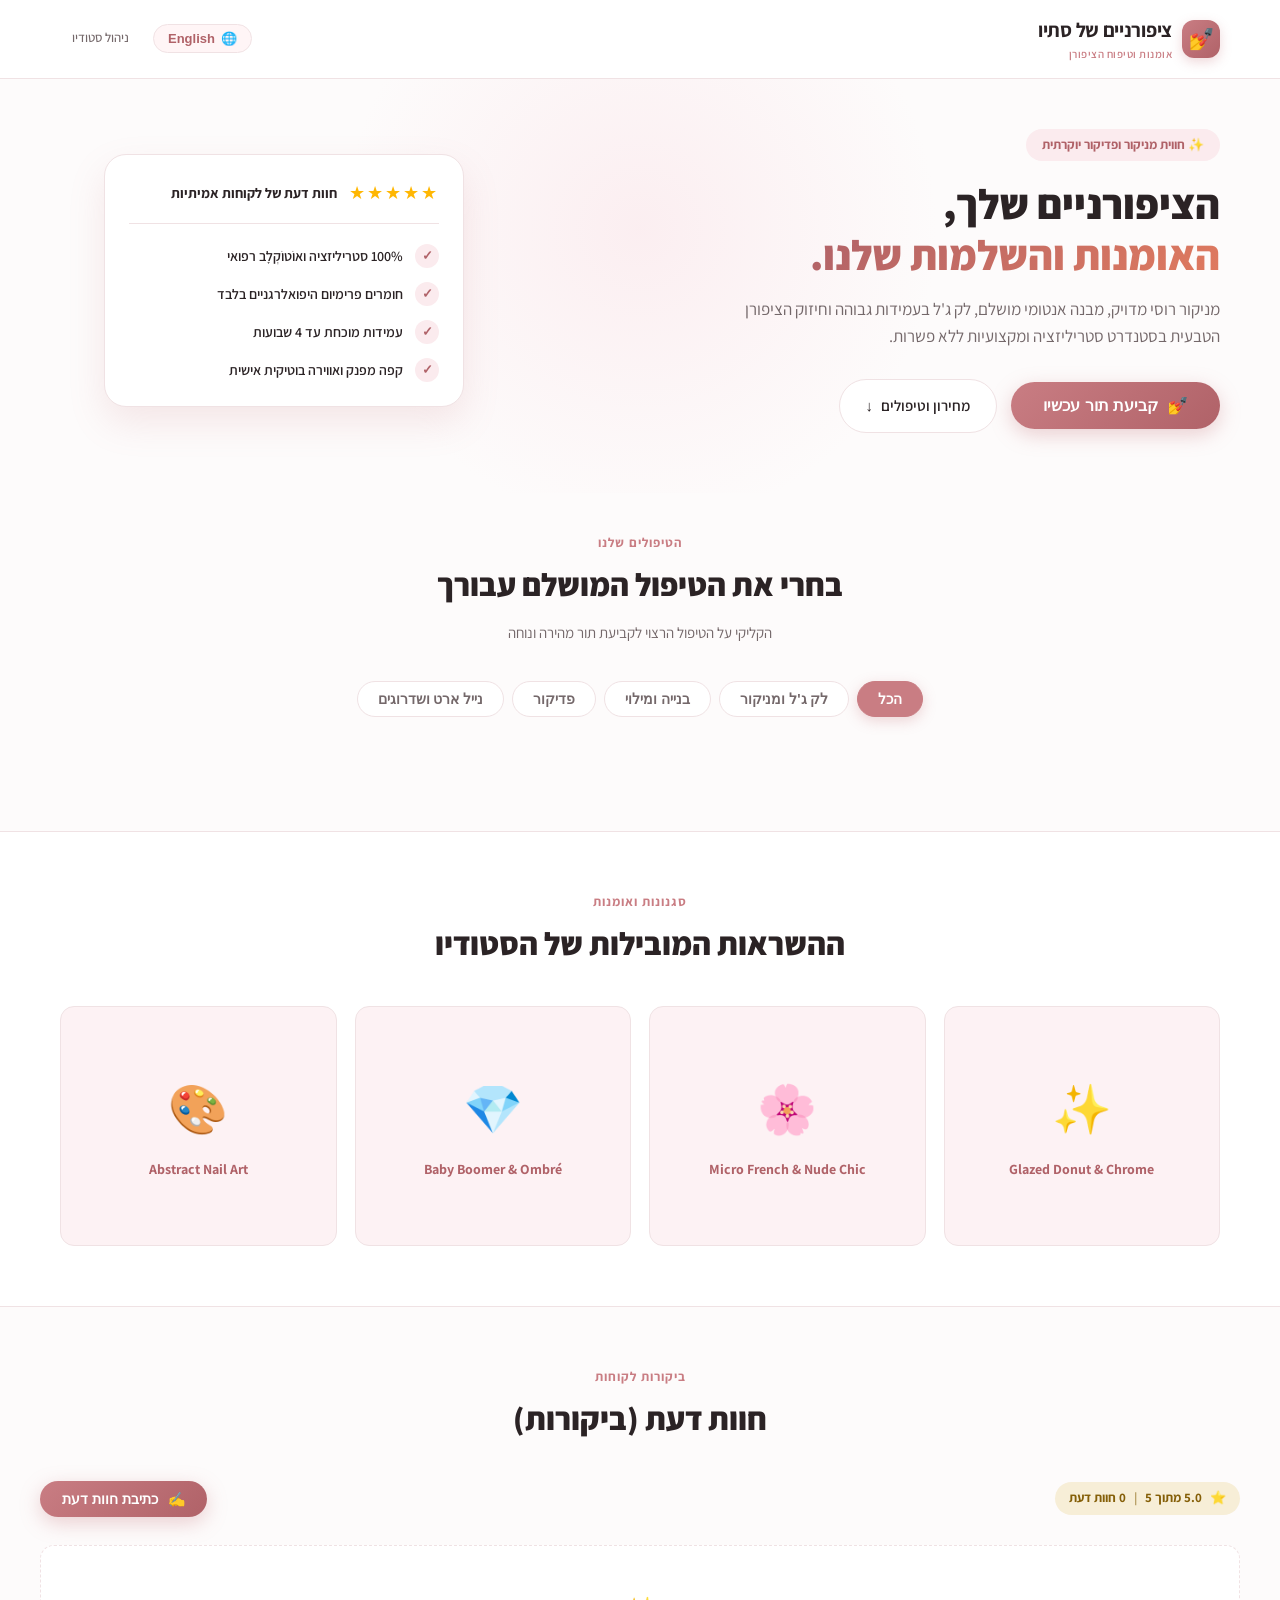
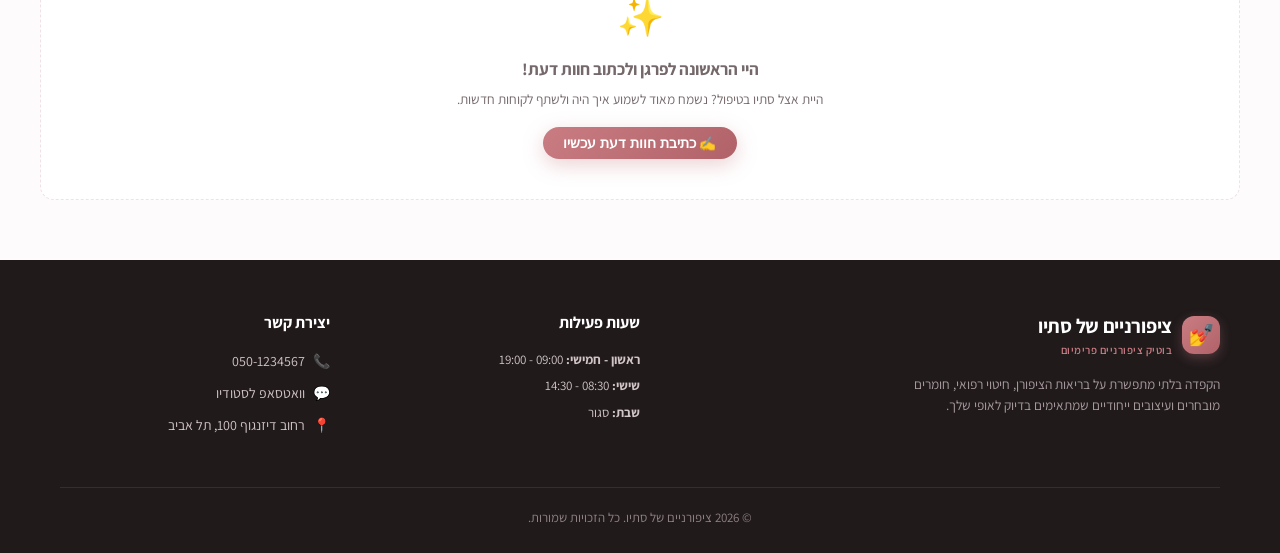
==== static/index.html @ 30f77586 "Initial commit - Stav Nails booking website" ====
<!DOCTYPE html>
<html lang="he" dir="rtl">
<head>
  <meta charset="UTF-8">
  <meta name="viewport" content="width=device-width, initial-scale=1.0">
  <title>ציפורניים של סתיו | קביעת תור אונליין</title>
  <link rel="preconnect" href="https://fonts.googleapis.com">
  <link rel="preconnect" href="https://fonts.gstatic.com" crossorigin>
  <link href="https://fonts.googleapis.com/css2?family=Assistant:wght@300;400;600;700;800&family=Playfair+Display:ital,wght@0,600;0,700;1,400&display=swap" rel="stylesheet">
  <link rel="stylesheet" href="/static/styles.css">
</head>
<body>

  <!-- Navigation Bar -->
  <header class="navbar">
    <div class="container nav-content">
      <a href="/" class="brand">
        <div class="brand-icon">💅</div>
        <div>
          <div class="brand-name" id="navSalonName">ציפורניים של סתיו</div>
          <div class="brand-tagline" data-i18n="tagline">אומנות וטיפוח הציפורן</div>
        </div>
      </a>
      <div class="nav-actions">
        <button id="langToggleBtn" class="btn-lang" onclick="toggleLanguage()">
          🌐 <span id="langLabel">English</span>
        </button>
        <a href="/admin" class="btn-admin-link" data-i18n="adminLink">ניהול סטודיו</a>
      </div>
    </div>
  </header>

  <!-- Hero Section -->
  <section class="hero">
    <div class="hero-bg-accent"></div>
    <div class="container hero-inner">
      <div class="hero-content">
        <div class="hero-tag" data-i18n="heroTag">✨ חווית מניקור ופדיקור יוקרתית</div>
        <h1 class="hero-title" data-i18n="heroTitle">הציפורניים שלך, <br><span>האומנות והשלמות שלנו.</span></h1>
        <p class="hero-desc" data-i18n="heroDesc">
          מניקור רוסי מדויק, מבנה אנטומי מושלם, לק ג'ל בעמידות גבוהה וחיזוק הציפורן הטבעית בסטנדרט סטריליזציה ומקצועיות ללא פשרות.
        </p>
        <div class="hero-cta-group">
          <button class="btn-primary" onclick="openBookingModal()">
            <span>💅</span> <span data-i18n="bookNowBtn">קביעת תור עכשיו</span>
          </button>
          <a href="#services" class="btn-secondary">
            <span data-i18n="exploreServicesBtn">מחירון וטיפולים</span> <span>↓</span>
          </a>
        </div>
      </div>
      <div class="hero-visual">
        <div class="hero-card-stack">
          <div class="hero-main-card">
            <a href="#reviews" style="text-decoration: none; color: inherit;">
              <div class="hero-rating-box">
                <div class="rating-stars" id="heroStars">★★★★★</div>
                <div class="rating-text" id="heroRatingText" data-i18n="ratingScore">חוות דעת של לקוחות אמיתיות</div>
              </div>
            </a>
            <ul class="hero-features-list">
              <li class="hero-feature-item">
                <span class="feature-check">✓</span>
                <span data-i18n="featSterile">100% סטריליזציה ואוֹטוֹקְלָב רפואי</span>
              </li>
              <li class="hero-feature-item">
                <span class="feature-check">✓</span>
                <span data-i18n="featProducts">חומרים פרימיום היפואלרגניים בלבד</span>
              </li>
              <li class="hero-feature-item">
                <span class="feature-check">✓</span>
                <span data-i18n="featDurability">עמידות מוכחת עד 4 שבועות</span>
              </li>
              <li class="hero-feature-item">
                <span class="feature-check">✓</span>
                <span data-i18n="featAtmosphere">קפה מפנק ואווירה בוטיקית אישית</span>
              </li>
            </ul>
          </div>
        </div>
      </div>
    </div>
  </section>

  <!-- Services & Price List -->
  <section id="services" class="services-section container">
    <div class="section-header">
      <div class="section-subtitle" data-i18n="servicesSubtitle">הטיפולים שלנו</div>
      <h2 class="section-title" data-i18n="servicesTitle">בחרי את הטיפול המושלם עבורך</h2>
      <p style="color: var(--text-muted); font-size: 15px;" data-i18n="servicesHint">
        הקליקי על הטיפול הרצוי לקביעת תור מהירה ונוחה
      </p>
    </div>

    <!-- Category Filter Tabs -->
    <div class="category-tabs" id="categoryTabs">
      <button class="cat-tab active" data-cat="all" onclick="filterCategory('all', this)" data-i18n="tabAll">הכל</button>
      <button class="cat-tab" data-cat="gel" onclick="filterCategory('gel', this)" data-i18n="tabGel">לק ג'ל ומניקור</button>
      <button class="cat-tab" data-cat="extensions" onclick="filterCategory('extensions', this)" data-i18n="tabExtensions">בנייה ומילוי</button>
      <button class="cat-tab" data-cat="pedicure" onclick="filterCategory('pedicure', this)" data-i18n="tabPedicure">פדיקור</button>
      <button class="cat-tab" data-cat="art" onclick="filterCategory('art', this)" data-i18n="tabArt">נייל ארט ושדרוגים</button>
    </div>

    <!-- Service Grid -->
    <div class="services-grid" id="servicesGrid">
      <!-- Injected dynamically by app.js -->
    </div>
  </section>

  <!-- Visual Design Styles Showcase -->
  <section class="gallery-section">
    <div class="container">
      <div class="section-header">
        <div class="section-subtitle" data-i18n="stylesSubtitle">סגנונות ואומנות</div>
        <h2 class="section-title" data-i18n="stylesTitle">ההשראות המובילות של הסטודיו</h2>
      </div>
      <div class="gallery-grid">
        <div class="gallery-item">
          <div class="gallery-art">✨</div>
          <div class="gallery-label" data-i18n="styleChrome">Glazed Donut & Chrome</div>
        </div>
        <div class="gallery-item">
          <div class="gallery-art">🌸</div>
          <div class="gallery-label" data-i18n="styleFrench">Micro French & Nude Chic</div>
        </div>
        <div class="gallery-item">
          <div class="gallery-art">💎</div>
          <div class="gallery-label" data-i18n="styleOmbre">Baby Boomer & Ombré</div>
        </div>
        <div class="gallery-item">
          <div class="gallery-art">🎨</div>
          <div class="gallery-label" data-i18n="styleArt">Abstract Nail Art</div>
        </div>
      </div>
    </div>
  </section>

  <!-- Client Reviews -->
  <section id="reviews" class="reviews-section container">
    <div class="section-header">
      <div class="section-subtitle" data-i18n="reviewsSubtitle">ביקורות לקוחות</div>
      <h2 class="section-title" data-i18n="reviewsTitle">חוות דעת (ביקורות)</h2>
    </div>

    <div class="reviews-action-bar">
      <div class="reviews-summary-badge" id="reviewsSummaryBadge">
        <span>⭐</span>
        <span id="reviewsAvgText">5.0 מתוך 5</span>
        <span style="opacity: 0.6;">|</span>
        <span id="reviewsCountText">0 חוות דעת</span>
      </div>
      <button class="btn-primary" onclick="openReviewModal()" style="padding: 10px 22px; font-size: 14px;">
        <span>✍️</span> <span data-i18n="writeReviewBtn">כתיבת חוות דעת</span>
      </button>
    </div>

    <div class="reviews-grid" id="reviewsGrid">
      <!-- Injected dynamically from API -->
    </div>
  </section>

  <!-- Booking Modal / Step Wizard -->
  <div id="bookingModal" class="modal-overlay">
    <div class="modal-content">
      <div class="modal-header">
        <h3 class="modal-title" id="wizardHeaderTitle" data-i18n="modalBookingTitle">קביעת תור</h3>
        <button class="btn-close" onclick="closeBookingModal()">✕</button>
      </div>

      <!-- Step Indicator -->
      <div class="wizard-progress" id="wizardProgress">
        <div class="wizard-step-indicator active" id="indicatorStep1">
          <span class="step-num">1</span>
          <span data-i18n="step1Name">טיפול</span>
        </div>
        <div class="wizard-step-indicator" id="indicatorStep2">
          <span class="step-num">2</span>
          <span data-i18n="step2Name">מועד ושעה</span>
        </div>
        <div class="wizard-step-indicator" id="indicatorStep3">
          <span class="step-num">3</span>
          <span data-i18n="step3Name">פרטים ואישור</span>
        </div>
      </div>

      <div class="modal-body">
        <!-- STEP 1: Service Selection -->
        <div class="step-panel active" id="stepPanel1">
          <p style="margin-bottom: 12px; font-weight: 600; font-size: 14px; color: var(--text-muted);" data-i18n="selectPrimaryPrompt">
            בחרי את הטיפול הראשי:
          </p>
          <div class="services-select-list" id="modalServiceList">
            <!-- Injected dynamically -->
          </div>

          <div class="addon-section-title" data-i18n="addonsTitle">תוספות ושדרוגים מומלצים:</div>
          <div class="addons-grid" id="modalAddonsGrid">
            <!-- Injected dynamically -->
          </div>
        </div>

        <!-- STEP 2: Date & Time Selection -->
        <div class="step-panel" id="stepPanel2">
          <div class="date-picker-wrap">
            <div style="font-weight: 700; font-size: 14px; margin-bottom: 8px;" data-i18n="chooseDateLabel">בחרי תאריך:</div>
            <div class="date-scroll-row" id="dateScrollRow">
              <!-- Dates injected dynamically -->
            </div>
          </div>

          <div class="time-slots-container">
            <div style="display: flex; justify-content: space-between; align-items: center; margin-bottom: 8px;">
              <span style="font-weight: 700; font-size: 14px;" data-i18n="chooseTimeLabel">שעות פנויות:</span>
              <span id="selectedDateSummary" style="font-size: 13px; color: var(--primary-dark); font-weight: 600;"></span>
            </div>
            <div id="slotsGrid" class="slots-grid">
              <!-- Available times injected dynamically -->
            </div>
            <div id="noSlotsMsg" class="no-slots-msg" style="display: none;" data-i18n="noSlotsMsg">
              אין שעות פנויות בתאריך זה, אנא בחרי תאריך אחר.
            </div>
          </div>
        </div>

        <!-- STEP 3: Client Details -->
        <div class="step-panel" id="stepPanel3">
          <div class="booking-summary-card">
            <div class="summary-row">
              <span data-i18n="sumTreatment">טיפול שנבחר:</span>
              <strong id="sumServiceName">-</strong>
            </div>
            <div class="summary-row">
              <span data-i18n="sumDateTime">מועד:</span>
              <strong id="sumDateTimeText">-</strong>
            </div>
            <div class="summary-row">
              <span data-i18n="sumDuration">משך משוער:</span>
              <span id="sumDurationText">-</span>
            </div>
            <div class="summary-row summary-total">
              <span data-i18n="sumPrice">מחיר כולל:</span>
              <span id="sumPriceText">0 ₪</span>
            </div>
          </div>

          <form id="clientForm" onsubmit="handleBookingSubmit(event)">
            <div class="form-group">
              <label class="form-label" data-i18n="clientNameLabel">שם מלא *</label>
              <input type="text" id="clientName" class="form-input" required placeholder="לדוגמה: נועה כהן">
            </div>
            <div class="form-group">
              <label class="form-label" data-i18n="clientPhoneLabel">מספר טלפון (וואטסאפ) *</label>
              <input type="tel" id="clientPhone" class="form-input" required placeholder="050-0000000">
            </div>
            <div class="form-group">
              <label class="form-label" data-i18n="clientEmailLabel">אימייל (לקבלת זימון ליומן)</label>
              <input type="email" id="clientEmail" class="form-input" placeholder="name@example.com">
            </div>
            <div class="form-group">
              <label class="form-label" data-i18n="clientNotesLabel">הערות / בקשות מיוחדות</label>
              <textarea id="clientNotes" class="form-input" rows="2" placeholder="למשל: דרושה הסרה של לק ישן, רעיון לעיצוב וכו'"></textarea>
            </div>
            <p style="font-size: 12px; color: var(--text-muted); line-height: 1.4;" id="cancellationNotice">
              * קביעת התור מהווה אישור למדיניות הביטולים של הסטודיו (ביטול עד 24 שעות מראש).
            </p>
          </form>
        </div>

        <!-- STEP 4: Confirmation Success -->
        <div class="step-panel" id="stepPanel4">
          <div class="confirmation-wrap">
            <div class="conf-icon">✓</div>
            <h2 style="font-size: 24px; font-weight: 800; color: var(--text-main);" data-i18n="confSuccessTitle">התור שלך נקבע בהצלחה!</h2>
            <div class="conf-code-badge" id="confBookingCode">NL-AB1234</div>
            <p style="color: var(--text-muted); font-size: 15px; max-width: 440px; margin: 0 auto 16px;" data-i18n="confSubtitle">
              פרטי התור נשמרו במערכת. לחצי על הכפתור למטה כדי לשלוח אישור ישיר בוואטסאפ ולקבל תזכורת.
            </p>

            <div class="booking-summary-card" style="text-align: right; max-width: 480px; margin: 0 auto;">
              <div class="summary-row">
                <span data-i18n="sumName">שם:</span>
                <strong id="confClientName">-</strong>
              </div>
              <div class="summary-row">
                <span data-i18n="sumTreatment">טיפול:</span>
                <strong id="confService">-</strong>
              </div>
              <div class="summary-row">
                <span data-i18n="sumDateTime">מועד:</span>
                <strong id="confDateTime">-</strong>
              </div>
              <div class="summary-row summary-total">
                <span data-i18n="sumPrice">מחיר:</span>
                <span id="confPrice">-</span>
              </div>
            </div>

            <div class="conf-actions">
              <a href="#" id="confWaBtn" target="_blank" class="btn-whatsapp">
                💬 <span data-i18n="confWaBtn">שלחי אישור בוואטסאפ לסטודיו</span>
              </a>
              <a href="#" id="confIcsBtn" class="btn-calendar">
                📅 <span data-i18n="confIcsBtn">הוסיפי ליומן (Google / Apple Calendar)</span>
              </a>
              <button onclick="resetAndCloseBooking()" class="btn-secondary" style="margin-top: 8px;">
                <span data-i18n="confCloseBtn">סגור / קבעי תור נוסף</span>
              </button>
            </div>
          </div>
        </div>
      </div>

      <!-- Modal Navigation Footer -->
      <div class="modal-footer" id="modalFooter">
        <button type="button" class="btn-secondary" id="btnPrevStep" onclick="prevStep()" style="display: none;" data-i18n="btnBack">
          חזור
        </button>
        <button type="button" class="btn-primary" id="btnNextStep" onclick="nextStep()" data-i18n="btnContinue">
          המשך
        </button>
      </div>
    </div>
  </div>

  <!-- Add Review Modal -->
  <div id="reviewModal" class="modal-overlay">
    <div class="modal-content" style="max-width: 500px;">
      <div class="modal-header">
        <h3 class="modal-title" data-i18n="reviewModalTitle">כתיבת חוות דעת לסטודיו</h3>
        <button class="btn-close" onclick="closeReviewModal()">✕</button>
      </div>
      <div class="modal-body">
        <form id="reviewForm" onsubmit="handleReviewSubmit(event)">
          <div class="form-group">
            <label class="form-label" data-i18n="reviewRatingLabel">הדירוג שלך: *</label>
            <div class="star-rating-picker" id="starPicker">
              <button type="button" class="star-btn active" data-val="1" onclick="setRating(1)">★</button>
              <button type="button" class="star-btn active" data-val="2" onclick="setRating(2)">★</button>
              <button type="button" class="star-btn active" data-val="3" onclick="setRating(3)">★</button>
              <button type="button" class="star-btn active" data-val="4" onclick="setRating(4)">★</button>
              <button type="button" class="star-btn active" data-val="5" onclick="setRating(5)">★</button>
            </div>
            <input type="hidden" id="reviewRatingVal" value="5">
          </div>
          <div class="form-group">
            <label class="form-label" data-i18n="reviewNameLabel">השם שלך *</label>
            <input type="text" id="reviewClientName" class="form-input" required placeholder="לדוגמה: עדי לוי">
          </div>
          <div class="form-group">
            <label class="form-label" data-i18n="reviewCommentLabel">איך הייתה החוויה שלך אצל סתיו? *</label>
            <textarea id="reviewComment" class="form-input" rows="3" required placeholder="שתפי על הטיפול, היחס, הסטריליות, העמידות של הלק..."></textarea>
          </div>
          <div style="display: flex; justify-content: flex-end; gap: 10px; margin-top: 20px;">
            <button type="button" class="btn-secondary" onclick="closeReviewModal()" data-i18n="btnCancel">ביטול</button>
            <button type="submit" class="btn-primary" id="btnSubmitReview" data-i18n="submitReviewBtn">פרסום חוות דעת</button>
          </div>
        </form>
      </div>
    </div>
  </div>

  <!-- Footer -->
  <footer class="site-footer">
    <div class="container">
      <div class="footer-grid">
        <div>
          <div class="brand" style="margin-bottom: 14px;">
            <div class="brand-icon">💅</div>
            <div>
              <div class="brand-name" style="color: white;" id="footerSalonName">ציפורניים של סתיו</div>
              <div class="brand-tagline">בוטיק ציפורניים פרימיום</div>
            </div>
          </div>
          <p style="color: #a89ba0; font-size: 13.5px; max-width: 320px;" data-i18n="footerAbout">
            הקפדה בלתי מתפשרת על בריאות הציפורן, חיטוי רפואי, חומרים מובחרים ועיצובים ייחודיים שמתאימים בדיוק לאופי שלך.
          </p>
        </div>
        <div>
          <div class="footer-col-title" data-i18n="footerHoursTitle">שעות פעילות</div>
          <p style="color: #d1c5c7; font-size: 13px; margin-bottom: 6px;">
            <strong data-i18n="footerSunThu">ראשון - חמישי:</strong> 09:00 - 19:00
          </p>
          <p style="color: #d1c5c7; font-size: 13px; margin-bottom: 6px;">
            <strong data-i18n="footerFri">שישי:</strong> 08:30 - 14:30
          </p>
          <p style="color: #d1c5c7; font-size: 13px;">
            <strong data-i18n="footerSat">שבת:</strong> <span data-i18n="closed">סגור</span>
          </p>
        </div>
        <div>
          <div class="footer-col-title" data-i18n="footerContactTitle">יצירת קשר</div>
          <a href="#" id="footerPhoneLink" class="footer-contact-item">
            📞 <span id="footerPhone">050-1234567</span>
          </a>
          <a href="#" id="footerWaLink" class="footer-contact-item" target="_blank">
            💬 <span data-i18n="footerWaText">וואטסאפ לסטודיו</span>
          </a>
          <div class="footer-contact-item">
            📍 <span id="footerAddress">רחוב דיזנגוף 100, תל אביב</span>
          </div>
        </div>
      </div>
      <div class="footer-bottom">
        © 2026 <span id="copyrightSalonName">ציפורניים של סתיו</span>. כל הזכויות שמורות.
      </div>
    </div>
  </footer>

  <script src="/static/app.js"></script>
</body>
</html>
---- static/styles.css ----
:root {
  --primary: #c97d83;
  --primary-dark: #b06268;
  --primary-light: #fbebee;
  --primary-subtle: #fff5f6;
  --gold: #d4af37;
  --gold-light: #f7eed7;
  --text-main: #2b2325;
  --text-muted: #74686a;
  --text-light: #9e8e91;
  --bg-main: #fdfbfb;
  --bg-card: #ffffff;
  --border: #f0e2e4;
  --border-focus: #c97d83;
  --shadow-sm: 0 2px 8px rgba(199, 125, 131, 0.08);
  --shadow-md: 0 8px 24px rgba(199, 125, 131, 0.12);
  --shadow-lg: 0 16px 36px rgba(199, 125, 131, 0.16);
  --radius-sm: 8px;
  --radius-md: 14px;
  --radius-lg: 22px;
  --radius-full: 9999px;
  --font-heading: 'Playfair Display', 'Assistant', serif, -apple-system, sans-serif;
  --font-body: 'Assistant', -apple-system, BlinkMacSystemFont, "Segoe UI", Roboto, sans-serif;
  --transition: all 0.25s cubic-bezier(0.16, 1, 0.3, 1);
}

* {
  box-sizing: border-box;
  margin: 0;
  padding: 0;
}

body {
  font-family: var(--font-body);
  background-color: var(--bg-main);
  color: var(--text-main);
  line-height: 1.6;
  min-height: 100vh;
  -webkit-font-smoothing: antialiased;
}

/* RTL / LTR Helpers */
[dir="rtl"] {
  direction: rtl;
  text-align: right;
}
[dir="ltr"] {
  direction: ltr;
  text-align: left;
}

/* Container */
.container {
  max-width: 1200px;
  margin: 0 auto;
  padding: 0 20px;
}

/* Navbar */
.navbar {
  background: rgba(255, 255, 255, 0.92);
  backdrop-filter: blur(12px);
  position: sticky;
  top: 0;
  z-index: 100;
  border-bottom: 1px solid var(--border);
  padding: 14px 0;
}

.nav-content {
  display: flex;
  align-items: center;
  justify-content: space-between;
}

.brand {
  display: flex;
  align-items: center;
  gap: 10px;
  text-decoration: none;
  color: var(--text-main);
}

.brand-icon {
  width: 38px;
  height: 38px;
  background: linear-gradient(135deg, var(--primary), var(--primary-dark));
  color: #fff;
  border-radius: 12px;
  display: flex;
  align-items: center;
  justify-content: center;
  font-size: 20px;
  box-shadow: 0 4px 12px rgba(201, 125, 131, 0.3);
}

.brand-name {
  font-size: 20px;
  font-weight: 700;
  letter-spacing: -0.3px;
}

.brand-tagline {
  font-size: 11px;
  color: var(--primary);
  font-weight: 600;
  text-transform: uppercase;
  letter-spacing: 0.5px;
}

.nav-actions {
  display: flex;
  align-items: center;
  gap: 12px;
}

.btn-lang {
  background: var(--primary-subtle);
  color: var(--primary-dark);
  border: 1px solid var(--border);
  padding: 6px 14px;
  border-radius: var(--radius-full);
  font-size: 13px;
  font-weight: 600;
  cursor: pointer;
  transition: var(--transition);
  display: flex;
  align-items: center;
  gap: 6px;
}

.btn-lang:hover {
  background: var(--primary-light);
}

.btn-admin-link {
  text-decoration: none;
  color: var(--text-muted);
  font-size: 13px;
  font-weight: 500;
  padding: 6px 12px;
  border-radius: var(--radius-full);
  transition: var(--transition);
}

.btn-admin-link:hover {
  color: var(--primary-dark);
  background: var(--primary-subtle);
}

/* Hero Section */
.hero {
  padding: 50px 0 60px;
  position: relative;
  overflow: hidden;
}

.hero-bg-accent {
  position: absolute;
  top: -150px;
  left: 50%;
  transform: translateX(-50%);
  width: 600px;
  height: 600px;
  background: radial-gradient(circle, rgba(251, 235, 238, 0.8) 0%, rgba(253, 251, 251, 0) 70%);
  z-index: -1;
  pointer-events: none;
}

.hero-inner {
  display: grid;
  grid-template-columns: 1.2fr 0.8fr;
  gap: 40px;
  align-items: center;
}

@media (max-width: 860px) {
  .hero-inner {
    grid-template-columns: 1fr;
    text-align: center;
  }
}

.hero-tag {
  display: inline-flex;
  align-items: center;
  gap: 8px;
  background: var(--primary-light);
  color: var(--primary-dark);
  padding: 6px 16px;
  border-radius: var(--radius-full);
  font-size: 13px;
  font-weight: 700;
  margin-bottom: 18px;
}

.hero-title {
  font-size: 42px;
  font-weight: 800;
  line-height: 1.2;
  color: var(--text-main);
  margin-bottom: 16px;
}

.hero-title span {
  background: linear-gradient(135deg, var(--primary-dark), #e07a5f);
  -webkit-background-clip: text;
  -webkit-text-fill-color: transparent;
}

.hero-desc {
  font-size: 17px;
  color: var(--text-muted);
  margin-bottom: 28px;
  max-width: 520px;
}

@media (max-width: 860px) {
  .hero-desc {
    margin: 0 auto 28px;
  }
}

.hero-cta-group {
  display: flex;
  align-items: center;
  gap: 14px;
  flex-wrap: wrap;
}

@media (max-width: 860px) {
  .hero-cta-group {
    justify-content: center;
  }
}

.btn-primary {
  background: linear-gradient(135deg, var(--primary), var(--primary-dark));
  color: white;
  border: none;
  padding: 14px 32px;
  border-radius: var(--radius-full);
  font-size: 16px;
  font-weight: 700;
  cursor: pointer;
  box-shadow: 0 6px 20px rgba(201, 125, 131, 0.35);
  transition: var(--transition);
  display: inline-flex;
  align-items: center;
  gap: 10px;
  text-decoration: none;
}

.btn-primary:hover {
  transform: translateY(-2px);
  box-shadow: 0 8px 26px rgba(201, 125, 131, 0.45);
}

.btn-secondary {
  background: white;
  color: var(--text-main);
  border: 1px solid var(--border);
  padding: 14px 26px;
  border-radius: var(--radius-full);
  font-size: 15px;
  font-weight: 600;
  cursor: pointer;
  transition: var(--transition);
  text-decoration: none;
  display: inline-flex;
  align-items: center;
  gap: 8px;
}

.btn-secondary:hover {
  background: var(--primary-subtle);
  border-color: var(--primary);
  color: var(--primary-dark);
}

/* Hero Badge Cards */
.hero-visual {
  position: relative;
  display: flex;
  justify-content: center;
}

.hero-card-stack {
  position: relative;
  width: 100%;
  max-width: 360px;
}

.hero-main-card {
  background: #ffffff;
  border-radius: var(--radius-lg);
  padding: 24px;
  box-shadow: var(--shadow-lg);
  border: 1px solid var(--border);
}

.hero-rating-box {
  display: flex;
  align-items: center;
  gap: 12px;
  margin-bottom: 20px;
  padding-bottom: 16px;
  border-bottom: 1px solid var(--border);
}

.rating-stars {
  color: #ffb703;
  font-size: 18px;
  letter-spacing: 2px;
}

.rating-text {
  font-size: 14px;
  font-weight: 700;
  color: var(--text-main);
}

.hero-features-list {
  list-style: none;
  display: flex;
  flex-direction: column;
  gap: 14px;
}

.hero-feature-item {
  display: flex;
  align-items: center;
  gap: 12px;
  font-size: 14px;
  font-weight: 600;
  color: var(--text-main);
}

.feature-check {
  width: 24px;
  height: 24px;
  border-radius: 50%;
  background: var(--primary-light);
  color: var(--primary-dark);
  display: flex;
  align-items: center;
  justify-content: center;
  font-size: 13px;
  flex-shrink: 0;
}

/* Category Filter Tabs */
.services-section {
  padding: 40px 0 80px;
}

.section-header {
  text-align: center;
  margin-bottom: 36px;
}

.section-subtitle {
  font-size: 13px;
  font-weight: 700;
  color: var(--primary);
  text-transform: uppercase;
  letter-spacing: 1px;
  margin-bottom: 6px;
}

.section-title {
  font-size: 32px;
  font-weight: 800;
  color: var(--text-main);
  margin-bottom: 10px;
}

.category-tabs {
  display: flex;
  justify-content: center;
  gap: 8px;
  flex-wrap: wrap;
  margin-bottom: 34px;
}

.cat-tab {
  background: white;
  border: 1px solid var(--border);
  padding: 9px 20px;
  border-radius: var(--radius-full);
  font-size: 14px;
  font-weight: 600;
  color: var(--text-muted);
  cursor: pointer;
  transition: var(--transition);
}

.cat-tab:hover {
  border-color: var(--primary);
  color: var(--primary-dark);
}

.cat-tab.active {
  background: var(--primary);
  border-color: var(--primary);
  color: white;
  box-shadow: 0 4px 14px rgba(201, 125, 131, 0.3);
}

/* Service Grid */
.services-grid {
  display: grid;
  grid-template-columns: repeat(auto-fill, minmax(330px, 1fr));
  gap: 24px;
}

.service-card {
  background: white;
  border: 1px solid var(--border);
  border-radius: var(--radius-md);
  padding: 24px;
  transition: var(--transition);
  display: flex;
  flex-direction: column;
  position: relative;
  box-shadow: var(--shadow-sm);
}

.service-card:hover {
  transform: translateY(-4px);
  box-shadow: var(--shadow-md);
  border-color: rgba(201, 125, 131, 0.4);
}

.service-badge {
  position: absolute;
  top: 16px;
  background: var(--gold-light);
  color: #926d15;
  padding: 3px 10px;
  border-radius: var(--radius-full);
  font-size: 11px;
  font-weight: 700;
}

[dir="rtl"] .service-badge {
  left: 16px;
}
[dir="ltr"] .service-badge {
  right: 16px;
}

.service-header {
  margin-bottom: 12px;
  padding-right: 70px;
}
[dir="rtl"] .service-header {
  padding-right: 0;
  padding-left: 70px;
}

.service-name {
  font-size: 19px;
  font-weight: 700;
  color: var(--text-main);
  line-height: 1.3;
}

.service-desc {
  font-size: 13.5px;
  color: var(--text-muted);
  margin-bottom: 20px;
  flex-grow: 1;
}

.service-footer {
  display: flex;
  align-items: center;
  justify-content: space-between;
  border-top: 1px solid var(--border);
  padding-top: 16px;
}

.service-price-block {
  display: flex;
  flex-direction: column;
}

.service-price {
  font-size: 22px;
  font-weight: 800;
  color: var(--text-main);
}

.service-duration {
  font-size: 12.5px;
  color: var(--text-light);
  display: flex;
  align-items: center;
  gap: 4px;
}

.btn-book-service {
  background: var(--primary-light);
  color: var(--primary-dark);
  border: 1px solid transparent;
  padding: 8px 18px;
  border-radius: var(--radius-full);
  font-size: 13.5px;
  font-weight: 700;
  cursor: pointer;
  transition: var(--transition);
}

.btn-book-service:hover {
  background: var(--primary);
  color: white;
}

/* Modal Overlay */
.modal-overlay {
  position: fixed;
  top: 0;
  left: 0;
  right: 0;
  bottom: 0;
  background: rgba(26, 17, 19, 0.6);
  backdrop-filter: blur(4px);
  display: none;
  align-items: center;
  justify-content: center;
  z-index: 1000;
  padding: 16px;
}

.modal-overlay.active {
  display: flex;
  animation: fadeIn 0.2s ease-out;
}

@keyframes fadeIn {
  from { opacity: 0; }
  to { opacity: 1; }
}

.modal-content {
  background: white;
  width: 100%;
  max-width: 640px;
  max-height: 90vh;
  border-radius: var(--radius-lg);
  overflow-y: auto;
  box-shadow: 0 24px 48px rgba(0, 0, 0, 0.2);
  position: relative;
  display: flex;
  flex-direction: column;
}

.modal-header {
  padding: 20px 24px;
  border-bottom: 1px solid var(--border);
  display: flex;
  align-items: center;
  justify-content: space-between;
  position: sticky;
  top: 0;
  background: white;
  z-index: 10;
}

.modal-title {
  font-size: 20px;
  font-weight: 700;
}

.btn-close {
  background: none;
  border: none;
  font-size: 22px;
  color: var(--text-muted);
  cursor: pointer;
  width: 32px;
  height: 32px;
  border-radius: 50%;
  display: flex;
  align-items: center;
  justify-content: center;
  transition: var(--transition);
}

.btn-close:hover {
  background: var(--primary-light);
  color: var(--primary-dark);
}

/* Step Wizard Progress Bar */
.wizard-progress {
  display: flex;
  padding: 14px 24px;
  background: var(--primary-subtle);
  border-bottom: 1px solid var(--border);
  gap: 8px;
}

.wizard-step-indicator {
  flex: 1;
  display: flex;
  align-items: center;
  gap: 8px;
  font-size: 12px;
  font-weight: 700;
  color: var(--text-light);
}

.step-num {
  width: 24px;
  height: 24px;
  border-radius: 50%;
  background: white;
  border: 1px solid var(--border);
  display: flex;
  align-items: center;
  justify-content: center;
  font-size: 11px;
}

.wizard-step-indicator.active {
  color: var(--primary-dark);
}

.wizard-step-indicator.active .step-num {
  background: var(--primary);
  color: white;
  border-color: var(--primary);
}

.wizard-step-indicator.completed .step-num {
  background: var(--primary-dark);
  color: white;
  border-color: var(--primary-dark);
}

.modal-body {
  padding: 24px;
  flex: 1;
}

.step-panel {
  display: none;
}

.step-panel.active {
  display: block;
  animation: stepFade 0.25s ease-out;
}

@keyframes stepFade {
  from { opacity: 0; transform: translateY(6px); }
  to { opacity: 1; transform: translateY(0); }
}

/* Step 1: Services Selection */
.services-select-list {
  display: flex;
  flex-direction: column;
  gap: 10px;
  max-height: 280px;
  overflow-y: auto;
  margin-bottom: 20px;
  padding-right: 4px;
}

.select-service-item {
  display: flex;
  align-items: center;
  justify-content: space-between;
  padding: 14px 16px;
  border: 2px solid var(--border);
  border-radius: var(--radius-md);
  cursor: pointer;
  transition: var(--transition);
}

.select-service-item:hover {
  border-color: var(--primary);
  background: var(--primary-subtle);
}

.select-service-item.selected {
  border-color: var(--primary);
  background: var(--primary-light);
}

.item-left {
  display: flex;
  flex-direction: column;
}

.item-title {
  font-size: 15px;
  font-weight: 700;
  color: var(--text-main);
}

.item-meta {
  font-size: 12px;
  color: var(--text-muted);
}

.item-price {
  font-size: 16px;
  font-weight: 800;
  color: var(--primary-dark);
}

.addon-section-title {
  font-size: 14px;
  font-weight: 700;
  color: var(--text-muted);
  margin: 16px 0 10px;
}

.addons-grid {
  display: grid;
  grid-template-columns: 1fr 1fr;
  gap: 10px;
  margin-bottom: 20px;
}

@media (max-width: 500px) {
  .addons-grid {
    grid-template-columns: 1fr;
  }
}

.addon-pill {
  display: flex;
  align-items: center;
  justify-content: space-between;
  padding: 10px 14px;
  border: 1px solid var(--border);
  border-radius: var(--radius-sm);
  cursor: pointer;
  font-size: 13px;
  transition: var(--transition);
}

.addon-pill:hover {
  border-color: var(--primary);
}

.addon-pill.selected {
  background: var(--primary-light);
  border-color: var(--primary);
  font-weight: 700;
  color: var(--primary-dark);
}

/* Step 2: Date & Time Picker */
.date-picker-wrap {
  margin-bottom: 20px;
}

.date-scroll-row {
  display: flex;
  gap: 10px;
  overflow-x: auto;
  padding: 6px 2px 14px;
  scrollbar-width: thin;
}

.date-pill {
  flex: 0 0 76px;
  padding: 12px 6px;
  background: white;
  border: 2px solid var(--border);
  border-radius: var(--radius-md);
  text-align: center;
  cursor: pointer;
  transition: var(--transition);
  user-select: none;
}

.date-pill:hover:not(.disabled) {
  border-color: var(--primary);
  background: var(--primary-subtle);
}

.date-pill.selected {
  border-color: var(--primary);
  background: var(--primary);
  color: white;
  box-shadow: 0 4px 12px rgba(201, 125, 131, 0.35);
}

.date-pill.disabled {
  opacity: 0.4;
  cursor: not-allowed;
  background: #f5f5f5;
}

.date-day-name {
  font-size: 12px;
  font-weight: 600;
}

.date-day-num {
  font-size: 20px;
  font-weight: 800;
  line-height: 1.2;
}

.date-month-name {
  font-size: 11px;
  color: var(--text-light);
}

.date-pill.selected .date-month-name {
  color: rgba(255, 255, 255, 0.9);
}

.time-slots-container {
  margin-top: 16px;
}

.slots-grid {
  display: grid;
  grid-template-columns: repeat(auto-fill, minmax(88px, 1fr));
  gap: 10px;
  max-height: 220px;
  overflow-y: auto;
  padding: 4px;
}

.time-slot-btn {
  background: white;
  border: 1px solid var(--border);
  padding: 10px 6px;
  border-radius: var(--radius-sm);
  font-size: 14px;
  font-weight: 700;
  color: var(--text-main);
  cursor: pointer;
  text-align: center;
  transition: var(--transition);
}

.time-slot-btn:hover {
  border-color: var(--primary);
  color: var(--primary-dark);
  background: var(--primary-subtle);
}

.time-slot-btn.selected {
  background: var(--primary);
  border-color: var(--primary);
  color: white;
  box-shadow: 0 3px 10px rgba(201, 125, 131, 0.3);
}

.no-slots-msg {
  text-align: center;
  padding: 30px;
  color: var(--text-muted);
  font-size: 14px;
  background: var(--primary-subtle);
  border-radius: var(--radius-md);
}

/* Step 3: Client Form */
.form-group {
  margin-bottom: 16px;
}

.form-label {
  display: block;
  font-size: 13.5px;
  font-weight: 700;
  margin-bottom: 6px;
  color: var(--text-main);
}

.form-input {
  width: 100%;
  padding: 12px 14px;
  border: 1.5px solid var(--border);
  border-radius: var(--radius-sm);
  font-size: 15px;
  font-family: inherit;
  color: var(--text-main);
  transition: var(--transition);
  background: #fff;
}

.form-input:focus {
  outline: none;
  border-color: var(--border-focus);
  box-shadow: 0 0 0 3px rgba(201, 125, 131, 0.18);
}

.booking-summary-card {
  background: var(--primary-subtle);
  border: 1px solid var(--border);
  border-radius: var(--radius-md);
  padding: 16px;
  margin: 20px 0;
  display: flex;
  flex-direction: column;
  gap: 8px;
  font-size: 13.5px;
}

.summary-row {
  display: flex;
  justify-content: space-between;
  align-items: center;
}

.summary-total {
  border-top: 1px dashed var(--border);
  padding-top: 8px;
  margin-top: 4px;
  font-weight: 800;
  font-size: 16px;
  color: var(--primary-dark);
}

/* Step 4: Confirmation Screen */
.confirmation-wrap {
  text-align: center;
  padding: 20px 10px;
}

.conf-icon {
  width: 72px;
  height: 72px;
  background: #e8f7ee;
  color: #2a9d8f;
  border-radius: 50%;
  display: flex;
  align-items: center;
  justify-content: center;
  font-size: 36px;
  margin: 0 auto 18px;
}

.conf-code-badge {
  display: inline-block;
  background: var(--primary-light);
  color: var(--primary-dark);
  padding: 6px 18px;
  border-radius: var(--radius-full);
  font-size: 15px;
  font-weight: 800;
  letter-spacing: 1px;
  margin: 12px 0 20px;
}

.conf-actions {
  display: flex;
  flex-direction: column;
  gap: 12px;
  margin-top: 24px;
}

.btn-whatsapp {
  background: #25d366;
  color: white;
  border: none;
  padding: 13px 24px;
  border-radius: var(--radius-full);
  font-size: 15px;
  font-weight: 700;
  cursor: pointer;
  display: inline-flex;
  align-items: center;
  justify-content: center;
  gap: 8px;
  text-decoration: none;
  box-shadow: 0 4px 14px rgba(37, 211, 102, 0.3);
  transition: var(--transition);
}

.btn-whatsapp:hover {
  background: #20ba5a;
  transform: translateY(-2px);
}

.btn-calendar {
  background: white;
  border: 1.5px solid var(--border);
  color: var(--text-main);
  padding: 12px 24px;
  border-radius: var(--radius-full);
  font-size: 14px;
  font-weight: 700;
  cursor: pointer;
  display: inline-flex;
  align-items: center;
  justify-content: center;
  gap: 8px;
  text-decoration: none;
  transition: var(--transition);
}

.btn-calendar:hover {
  background: var(--primary-subtle);
  border-color: var(--primary);
  color: var(--primary-dark);
}

/* Modal Footer Buttons */
.modal-footer {
  padding: 16px 24px;
  border-top: 1px solid var(--border);
  display: flex;
  justify-content: space-between;
  align-items: center;
  background: white;
  position: sticky;
  bottom: 0;
}

/* Gallery & Highlights Section */
.gallery-section {
  padding: 60px 0;
  background: #ffffff;
  border-top: 1px solid var(--border);
  border-bottom: 1px solid var(--border);
}

.gallery-grid {
  display: grid;
  grid-template-columns: repeat(auto-fit, minmax(240px, 1fr));
  gap: 18px;
  margin-top: 28px;
}

.gallery-item {
  border-radius: var(--radius-md);
  overflow: hidden;
  height: 240px;
  background: #fdf2f4;
  position: relative;
  display: flex;
  flex-direction: column;
  align-items: center;
  justify-content: center;
  border: 1px solid var(--border);
  transition: var(--transition);
}

.gallery-item:hover {
  transform: scale(1.02);
}

.gallery-art {
  font-size: 48px;
  margin-bottom: 10px;
}

.gallery-label {
  font-size: 14px;
  font-weight: 700;
  color: var(--primary-dark);
}

/* Reviews */
.reviews-section {
  padding: 60px 0;
}

.reviews-grid {
  display: grid;
  grid-template-columns: repeat(auto-fit, minmax(280px, 1fr));
  gap: 20px;
  margin-top: 28px;
}

.review-card {
  background: white;
  border: 1px solid var(--border);
  border-radius: var(--radius-md);
  padding: 20px;
  box-shadow: var(--shadow-sm);
}

.review-stars {
  color: #ffb703;
  margin-bottom: 10px;
  font-size: 15px;
}

.review-text {
  font-size: 14px;
  color: var(--text-muted);
  margin-bottom: 12px;
  font-style: italic;
}

.review-author {
  font-size: 13.5px;
  font-weight: 700;
  color: var(--text-main);
}

.review-date {
  font-size: 11.5px;
  color: var(--text-light);
  margin-top: 4px;
}

/* Real Reviews Action Bar & Star Picker */
.reviews-action-bar {
  display: flex;
  justify-content: space-between;
  align-items: center;
  flex-wrap: wrap;
  gap: 16px;
  margin-bottom: 24px;
}

.reviews-summary-badge {
  display: inline-flex;
  align-items: center;
  gap: 8px;
  background: var(--gold-light);
  color: #855f08;
  padding: 6px 14px;
  border-radius: var(--radius-full);
  font-size: 13px;
  font-weight: 700;
}

.star-rating-picker {
  display: flex;
  gap: 6px;
  margin: 8px 0 16px;
  direction: ltr; /* keep 1-5 from left to right */
}

.star-btn {
  background: none;
  border: none;
  font-size: 28px;
  color: #d8cfd0;
  cursor: pointer;
  transition: transform 0.15s ease, color 0.15s ease;
  line-height: 1;
  padding: 2px;
}

.star-btn:hover,
.star-btn.active {
  color: #ffb703;
  transform: scale(1.18);
}

.empty-reviews-card {
  text-align: center;
  padding: 40px 20px;
  background: white;
  border: 1.5px dashed var(--border);
  border-radius: var(--radius-md);
  color: var(--text-muted);
  grid-column: 1 / -1;
}

/* Footer */
.site-footer {
  background: #201a1b;
  color: #d1c5c7;
  padding: 50px 0 24px;
  font-size: 14px;
}

.footer-grid {
  display: grid;
  grid-template-columns: 2fr 1fr 1fr;
  gap: 40px;
  margin-bottom: 40px;
}

@media (max-width: 768px) {
  .footer-grid {
    grid-template-columns: 1fr;
    gap: 24px;
  }
}

.footer-col-title {
  color: white;
  font-size: 16px;
  font-weight: 700;
  margin-bottom: 14px;
}

.footer-contact-item {
  display: flex;
  align-items: center;
  gap: 8px;
  margin-bottom: 10px;
  color: #d1c5c7;
  text-decoration: none;
}

.footer-bottom {
  border-top: 1px solid #362d2e;
  padding-top: 20px;
  text-align: center;
  font-size: 13px;
  color: #8f8184;
}

/* Loading spinner */
.spinner {
  display: inline-block;
  width: 20px;
  height: 20px;
  border: 3px solid rgba(255,255,255,.3);
  border-radius: 50%;
  border-top-color: #fff;
  animation: spin 0.8s ease-in-out infinite;
}

@keyframes spin {
  to { transform: rotate(360deg); }
}
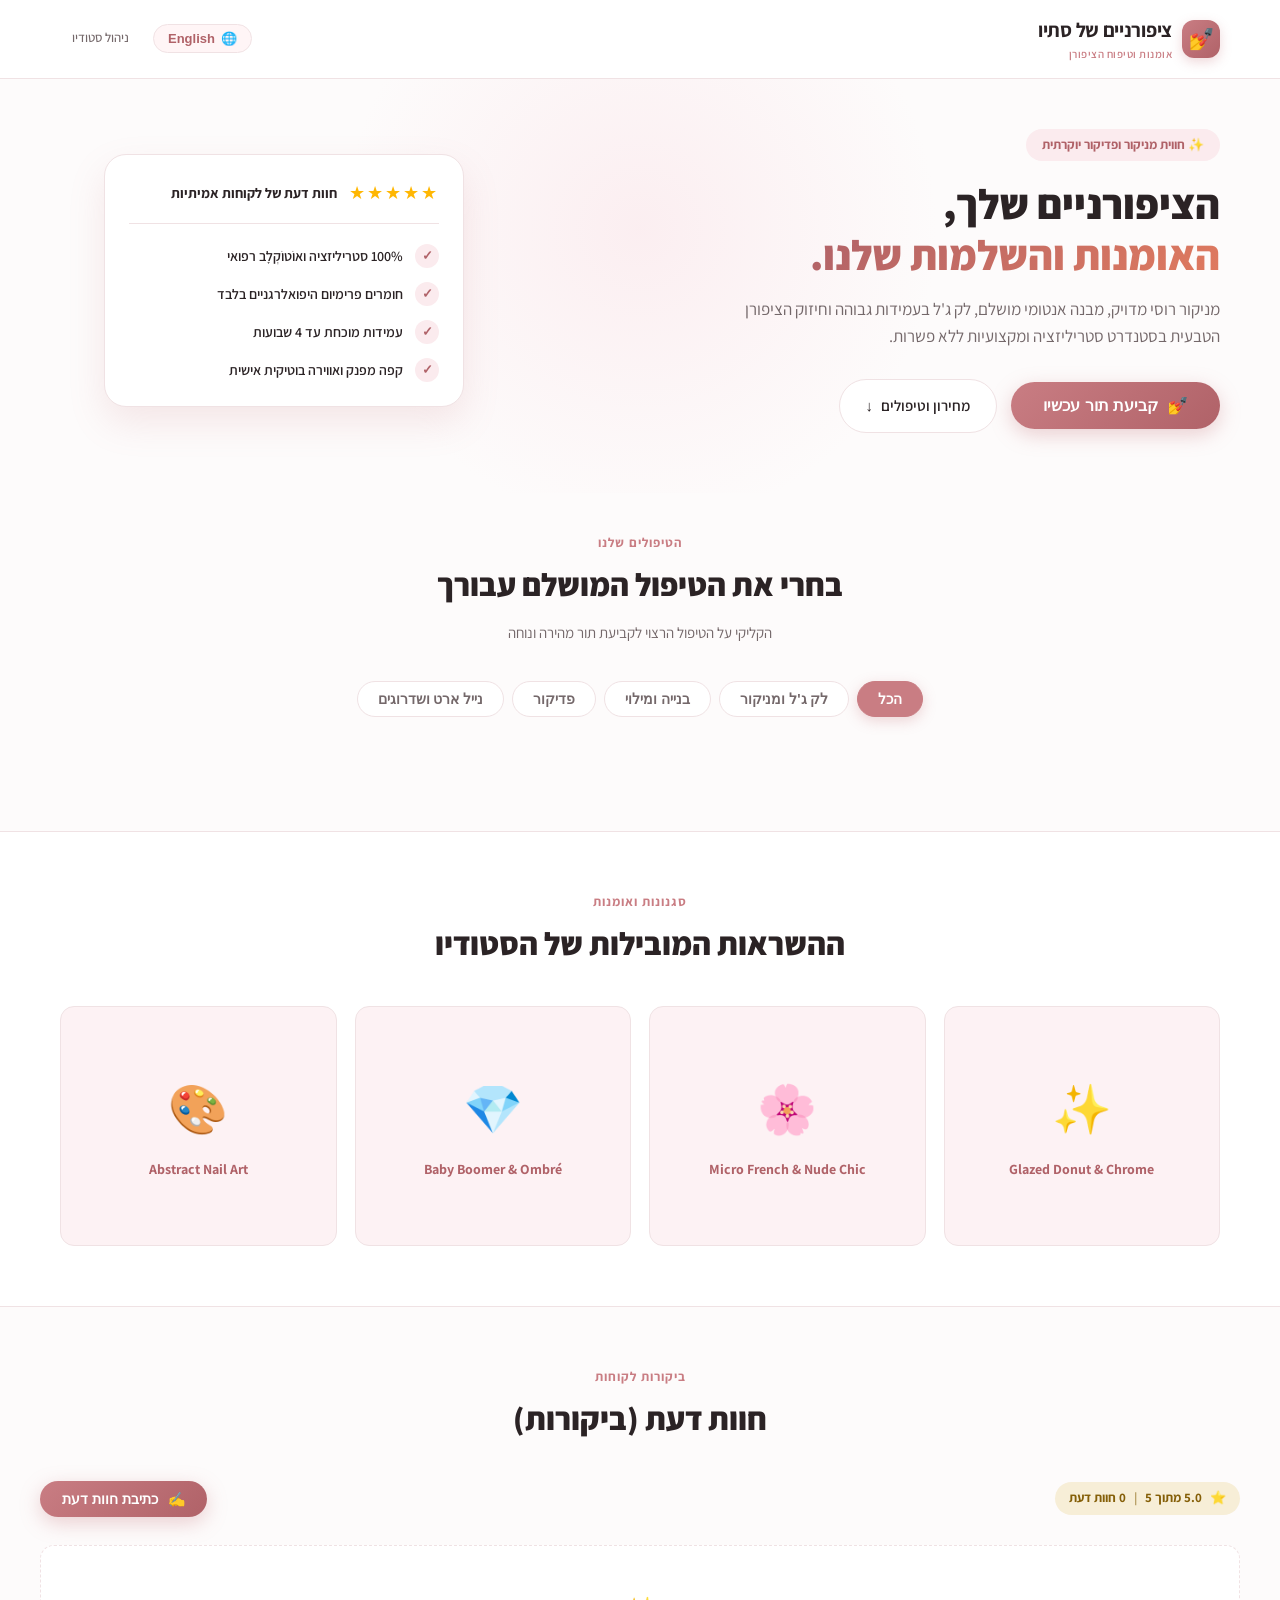
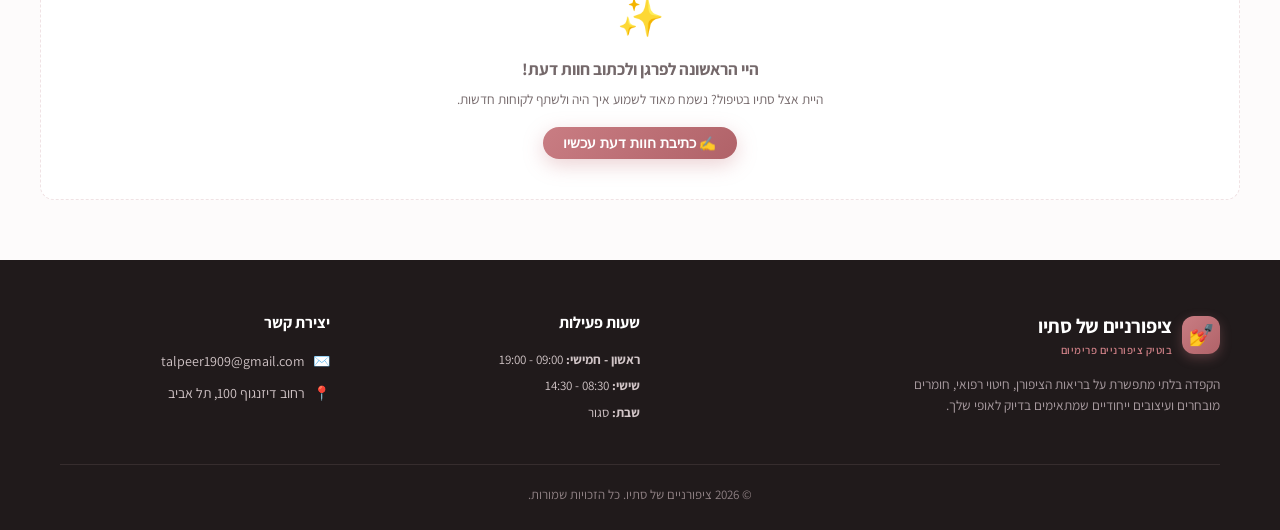
==== commit 8ccfa727: "Fix production startup, email notifications, and UI updates" ====
--- a/static/index.html
+++ b/static/index.html
@@ -273,7 +273,7 @@
             <h2 style="font-size: 24px; font-weight: 800; color: var(--text-main);" data-i18n="confSuccessTitle">התור שלך נקבע בהצלחה!</h2>
             <div class="conf-code-badge" id="confBookingCode">NL-AB1234</div>
             <p style="color: var(--text-muted); font-size: 15px; max-width: 440px; margin: 0 auto 16px;" data-i18n="confSubtitle">
-              פרטי התור נשמרו במערכת. לחצי על הכפתור למטה כדי לשלוח אישור ישיר בוואטסאפ ולקבל תזכורת.
+              פרטי התור נשמרו במערכת ונשלחו ישירות למייל של הסטודיו.
             </p>
 
             <div class="booking-summary-card" style="text-align: right; max-width: 480px; margin: 0 auto;">
@@ -296,8 +296,8 @@
             </div>
 
             <div class="conf-actions">
-              <a href="#" id="confWaBtn" target="_blank" class="btn-whatsapp">
-                💬 <span data-i18n="confWaBtn">שלחי אישור בוואטסאפ לסטודיו</span>
+              <a href="#" id="confEmailBtn" target="_blank" class="btn-email">
+                ✉️ <span data-i18n="confEmailBtn">שליחת מייל לסטודיו</span>
               </a>
               <a href="#" id="confIcsBtn" class="btn-calendar">
                 📅 <span data-i18n="confIcsBtn">הוסיפי ליומן (Google / Apple Calendar)</span>
@@ -389,11 +389,8 @@
         </div>
         <div>
           <div class="footer-col-title" data-i18n="footerContactTitle">יצירת קשר</div>
-          <a href="#" id="footerPhoneLink" class="footer-contact-item">
-            📞 <span id="footerPhone">050-1234567</span>
-          </a>
-          <a href="#" id="footerWaLink" class="footer-contact-item" target="_blank">
-            💬 <span data-i18n="footerWaText">וואטסאפ לסטודיו</span>
+          <a href="mailto:talpeer1909@gmail.com" class="footer-contact-item">
+            ✉️ <span>talpeer1909@gmail.com</span>
           </a>
           <div class="footer-contact-item">
             📍 <span id="footerAddress">רחוב דיזנגוף 100, תל אביב</span>
--- a/static/styles.css
+++ b/static/styles.css
@@ -433,22 +433,9 @@
 }
 
 .service-badge {
-  position: absolute;
-  top: 16px;
-  background: var(--gold-light);
-  color: #926d15;
-  padding: 3px 10px;
-  border-radius: var(--radius-full);
-  font-size: 11px;
-  font-weight: 700;
-}
-
-[dir="rtl"] .service-badge {
-  left: 16px;
-}
-[dir="ltr"] .service-badge {
-  right: 16px;
-}
+  display: none;
+}
+
 
 .service-header {
   margin-bottom: 12px;
@@ -986,6 +973,31 @@
   transform: translateY(-2px);
 }
 
+.btn-email {
+  background: linear-gradient(135deg, #c97d83 0%, #a8585f 100%);
+  color: white;
+  border: none;
+  padding: 13px 24px;
+  border-radius: var(--radius-full);
+  font-size: 15px;
+  font-weight: 700;
+  cursor: pointer;
+  display: inline-flex;
+  align-items: center;
+  justify-content: center;
+  gap: 8px;
+  text-decoration: none;
+  box-shadow: 0 4px 14px rgba(201, 125, 131, 0.35);
+  transition: var(--transition);
+}
+
+.btn-email:hover {
+  background: linear-gradient(135deg, #b86c72 0%, #94464d 100%);
+  color: white;
+  transform: translateY(-2px);
+  box-shadow: 0 6px 18px rgba(201, 125, 131, 0.45);
+}
+
 .btn-calendar {
   background: white;
   border: 1.5px solid var(--border);
